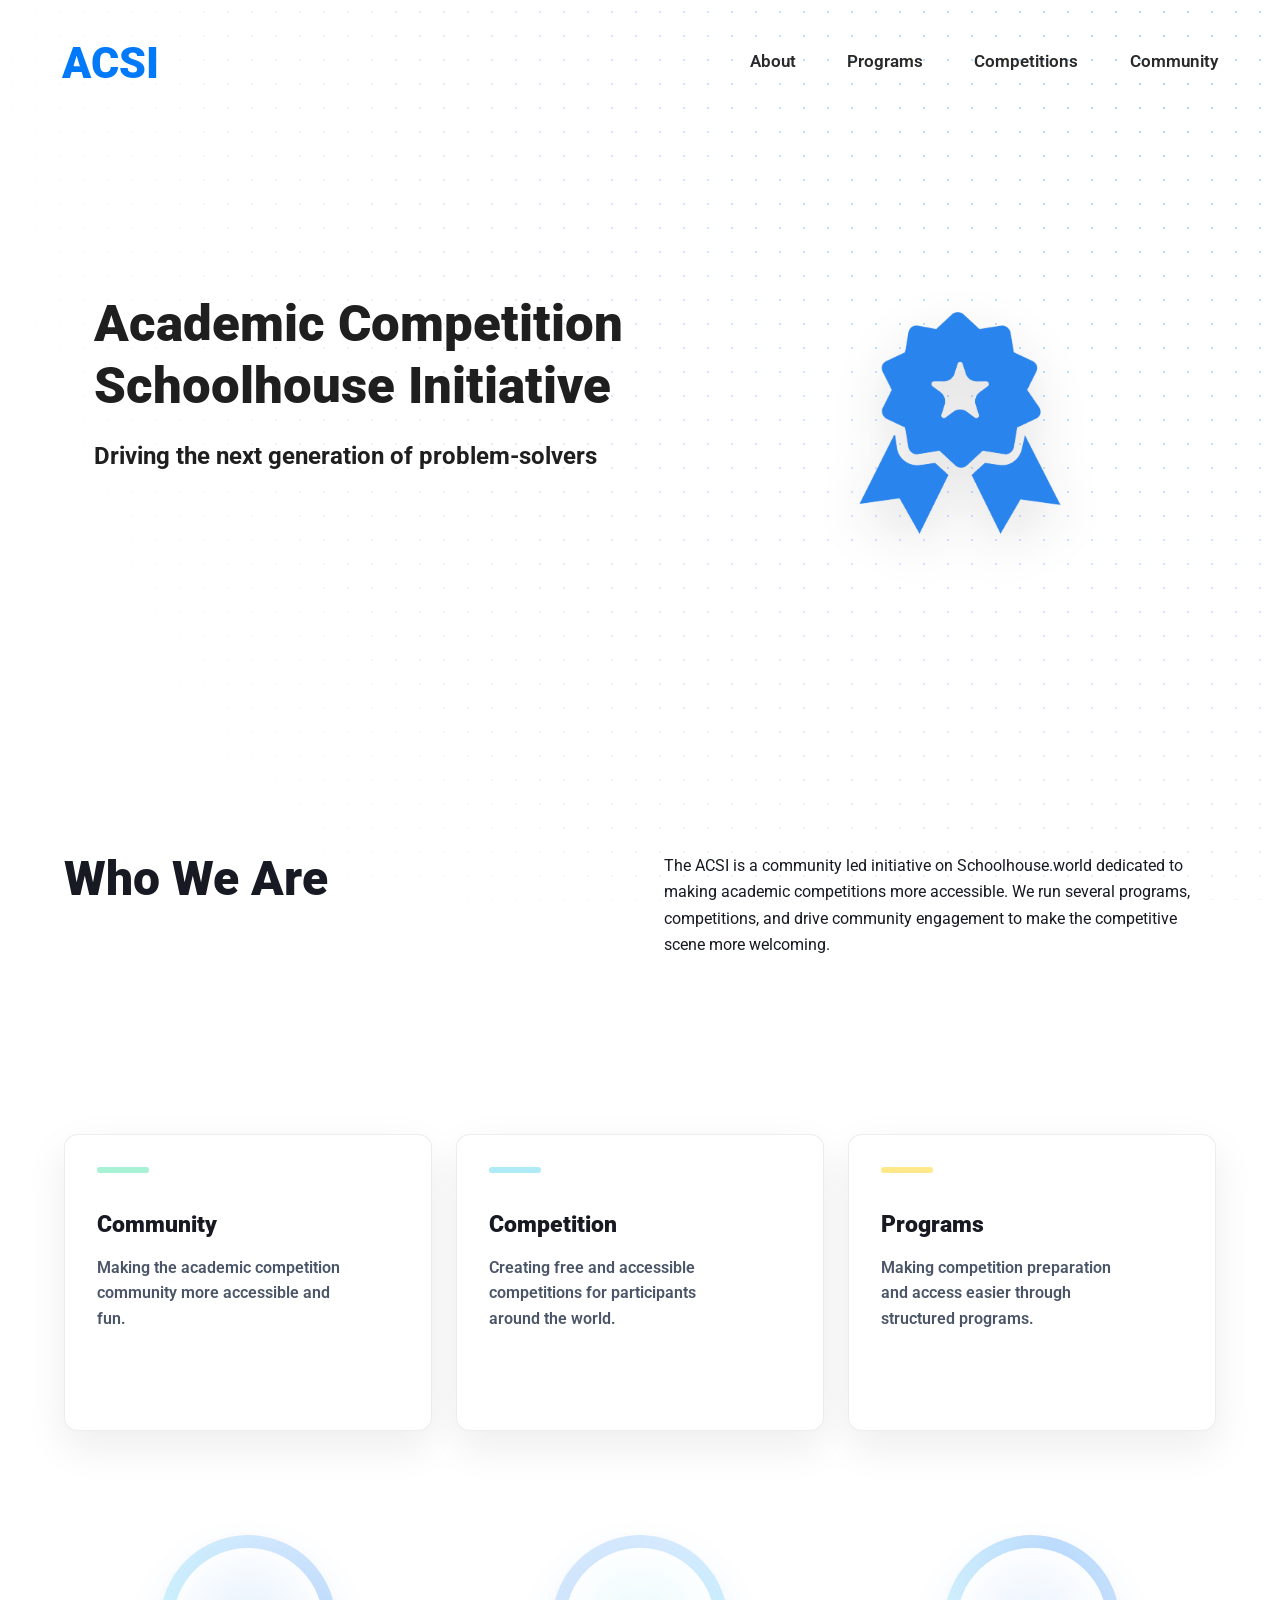
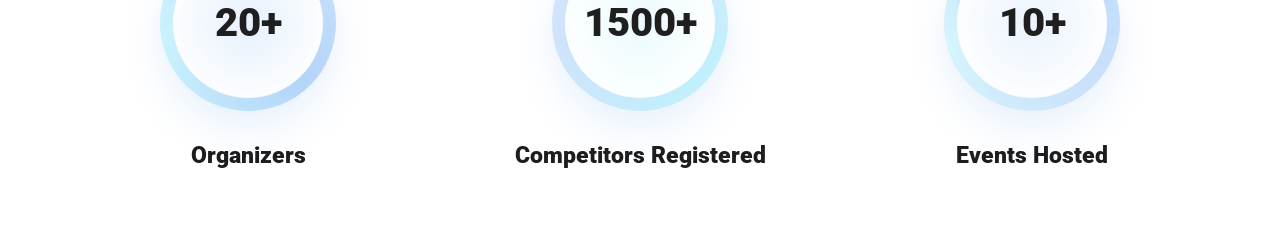
==== index.html @ 5877f4da "Added favicon" ====
<!DOCTYPE html>
<html lang="en">
    <head>
        <meta charset="UTF-8">
        <meta name="viewport" content="width=device-width, initial-scale=1.0">
       <link rel="stylesheet" href="./style.css">
       <link rel="icon" type="image/x-icon" href="./assets/favicon.ico">
    </head>
    <body id="homepage">
        <nav class="navigation">
            <a class="logo" href="index.html">ACSI</a>
            <ul>
                <li><a href="./about.html">About</a></li>
                <li><a href="./programs.html">Programs</a></li>
                <li><a href="./competitions.html">Competitions</a></li>
                <li><a href="./community.html">Community</a></li>
            </ul>
        </nav>

        <main>
            <section class="hero">
                <div class="hero-copy">
                    <h1 id="home-header">Academic Competition Schoolhouse Initiative</h1>
                    <h2>Driving the next generation of problem-solvers</h2>
                </div>
                <figure class="hero-visual" aria-label="ACSI award emblem">
                    <img src="./assets/logo.png" alt="ACSI award emblem">
                </figure>
            </section>

            <section class="about-section">
                <h2 class="about-preview">Who We Are</h2>
                <p class="preview-para"> The ACSI is a community led initiative on Schoolhouse.world dedicated to making academic competitions more accessible. We run several programs, competitions, and drive community engagement to make the competitive scene more welcoming. </p>
            </section>

            <section id="main-3" aria-label="ACSI highlights">
                <div class="feature-card">
                    <h2>Community</h2>
                    <p>Making the academic competition community more accessible and fun.</p>
                    <a class="learn-more" href="./community.html">Learn more</a>
                </div>

                <div class="feature-card">
                    <h2>Competition</h2>
                    <p>Creating free and accessible competitions for participants around the world.</p>
                    <a class="learn-more" href="./competitions.html">Learn more</a>
                </div>

                <div class="feature-card">
                    <h2>Programs</h2>
                    <p>Making competition preparation and access easier through structured programs.</p>
                    <a class="learn-more" href="./programs.html">Learn more</a>
                </div>
            </section>


            <section class="stats-row" aria-label="ACSI impact stats">
                <div class="stat-item">
                    <div class="stat-circle">20+</div>
                    <h3>Organizers</h3>
                </div>

                <div class="stat-item">
                    <div class="stat-circle">1500+</div>
                    <h3>Competitors Registered</h3>
                </div>

                <div class="stat-item">
                    <div class="stat-circle">10+</div>
                    <h3>Events Hosted</h3>
                </div>
            </section>
        </main>

        <script>
            const brandColors = [
                { r: 42,  g: 132, b: 238 }, 
                { r: 53,  g: 206, b: 242 },
                { r: 13,  g: 221, b: 139 },
                { r: 255, g: 208, b: 0   }, 
                { r: 245, g: 164, b: 156 }, 
                { r: 120, g: 67,  b: 227 }  
            ];

            const updateScrollDotColor = () => {
                const scrollHeight = document.documentElement.scrollHeight - window.innerHeight;
                const pct = scrollHeight > 0
                    ? Math.min(Math.max(window.scrollY / scrollHeight, 0), 0.999)
                    : 0;
                
                const totalSegments = brandColors.length - 1;
                const segmentProgress = pct * totalSegments;
                const index = Math.floor(segmentProgress);
                const factor = segmentProgress - index;

                const start = brandColors[index];
                const end = brandColors[index + 1];

                const r = Math.round(start.r + factor * (end.r - start.r));
                const g = Math.round(start.g + factor * (end.g - start.g));
                const b = Math.round(start.b + factor * (end.b - start.b));

                document.body.style.setProperty('--scroll-dot-color', `rgba(${r}, ${g}, ${b}, 0.35)`);
            };

            updateScrollDotColor();
            window.addEventListener('scroll', updateScrollDotColor);
        </script>

    </body>
</html>
---- style.css ----
@import url('https://fonts.googleapis.com/css2?family=Roboto:wght@400;600;700;900&display=swap'); 

* { 
    box-sizing: border-box; 
} 

html { 
    background: white; 
    overflow-x: hidden;
} 

body { 
    background-color: white; 
    display: flex; 
    flex-direction: column; 
    align-items: flex-start; 
    position: relative; 
    min-height: 100vh; 
    margin: 0; 
    color: #1f1f1f; 
    font-family: 'Roboto', sans-serif; 
    overflow-x: hidden;
    isolation: isolate;
}

.navigation { 
    display: flex; 
    justify-content: space-between; 
    align-items: center; 
    width: 100%; 
    padding: 2.6rem 3.9rem 0; 
    position: relative;
    z-index: 10; 
}


main { 
    width: 100%; 
    isolation: isolate;
    position: relative;
    z-index: 1;
}

.column {
    flex: 1;
    padding: 1.5rem;
    border-radius: 0.5rem;
}

#main-3 {
    font-family: 'Roboto', sans-serif;
    padding-left: 4rem;
    padding-top: 2rem;
    max-width: 1200px;
    display: flex;
    align-items: center;
    gap: 3.2rem;
    list-style-type: none;
    margin: 0;
    padding: 0;
}

.about-section {
    display: grid;
    grid-template-columns: minmax(0, 1fr) minmax(18rem, 1fr);
    align-items: start;
    gap: 3rem;
    width: min(72rem, calc(100% - 6rem));
    margin: 4rem auto 0;
    position: relative;
    z-index: 5;
}

.about-preview {
    margin: 0;
    color: #171923;
    font-size: 3rem;
    font-weight: 900;
    line-height: 1.1;
    text-align: left;
}

.preview-para {
    max-width: 34rem;
    margin: 0;
    color: #171923;
    font-weight: 400;
    line-height: 1.65;
    text-align: left;
}

li {
    margin: 0;
}

li a {
    display: inline-block;
    position: relative;
    width: max-content;
    color: #292929;
    font-size: 1.05rem;
    font-weight: 600;
    line-height: 1;
    text-align: center;
    text-decoration: none;
    padding-bottom: 4px;
}

li a::after {
    content: '';
    position: absolute;
    width: 100%;
    height: 0.125rem;
    bottom: 0;
    left: 0;
    background-color: #2a84ee;
    transform: scaleX(0);
    transform-origin: bottom right;
    transition: transform 0.25s ease-out;

}

li a:hover::after {
    transform: scaleX(1);
    transform-origin: bottom left;
}

.navigation {
    display: flex;
    justify-content: space-between;
    align-items: center;
    width: 100%;
    padding: 2.6rem 3.9rem 0;
}

.logo {
    color: #0279f8;
    font-size: 2.7rem;
    font-weight: 900;
    line-height: 1;
    text-decoration: none;
}

ul {
    display: flex;
    align-items: center;
    gap: 3.2rem;
    list-style-type: none;
    margin: 0;
    padding: 0;
}




.hero {
    position: relative;
    isolation: isolate;
    overflow: hidden;
    width: 100%;
    min-height: 44rem;
    padding: 13rem 0 0 5.9rem;
    
}

.hero-copy {
    position: relative;
    z-index: 2;
    max-width: 42rem;
}

@media (min-width: 521px) and (max-width: 920px) {
    .hero-copy {
        max-width: calc(100% - 18.5rem);
    }
}

.hero-visual {
    position: absolute;
    z-index: 2;
    right: clamp(3rem, 8vw, 7rem);
    top: 7.5rem;
    display: grid;
    place-items: center;
    width: min(30rem, 34vw);
    aspect-ratio: 1;
    margin: 0;
    border-radius: 50%;
    pointer-events: none;
}

.hero-visual::before {
    content: "";
    position: absolute;
    inset: 11%;
    border-radius: 50%;
    background: rgba(255, 255, 255, 0);
}

.hero-visual img {
    position: relative;
    z-index: 1;
    width: min(66%, calc(100% - 3.5rem));
    max-width: 78%;
    max-height: 78%;
    height: auto;
    object-fit: contain;
    filter: drop-shadow(0 1.2rem 1.6rem rgba(23, 25, 35, 0.12));
}

#home-header {
    position: relative;
    z-index: 2;
    max-width: 39rem;
    margin: 0;
    margin-bottom: 1.5rem;
    font-size: clamp(2.4rem, 4vw, 3.85rem);
    font-weight: 900;
    line-height: 1.22;
    letter-spacing: 0;
}

h1 {
    font-weight: 900;
    font-size: clamp(2.4rem, 4vw, 3.85rem);
    
}

.subpage-header {
    padding-left: 3rem;
    padding-top: 3rem;
}

#main-3 {
    display: grid;
    grid-template-columns: repeat(3, minmax(0, 1fr));
    gap: 1.5rem;
    width: min(72rem, calc(100% - 6rem));
    margin: 0 auto;
    padding: 11rem 0 4rem;
}

.feature-card {
    position: relative;
    display: flex;
    flex-direction: column;
    align-items: flex-start;
    justify-content: flex-start;
    min-height: 15.5rem;
    padding: 2rem;
    overflow: hidden;
    border: 1px solid rgba(23, 25, 35, 0.08);
    border-radius: 0.85rem;
    background: #ffffff;
    box-shadow: 0 1rem 2.5rem rgba(23, 25, 35, 0.08);
    text-align: left;
    transition: transform 180ms ease, box-shadow 180ms ease, border-color 180ms ease;
}

.feature-card::before {
    content: "";
    width: 3.25rem;
    height: 0.35rem;
    margin-bottom: 2.35rem;
    border-radius: 999px;
}

.feature-card:nth-child(1)::before {
    background: #a7f2d5;
}

.feature-card:nth-child(2)::before {
    background: #afeaf7;
}

.feature-card:nth-child(3)::before {
    background: #ffe88a;
}

.feature-card:hover,
.feature-card:focus-within {
    transform: translateY(-0.45rem);
    border-color: rgba(42, 132, 238, 0.22);
    box-shadow: 0 1.4rem 3rem rgba(23, 25, 35, 0.13);
}

.feature-card h2 {
    margin: 0;
    color: #171923;
    font-size: 1.45rem;
    font-weight: 900;
    line-height: 1.2;
}

.feature-card p {
    max-width: 16rem;
    margin: 1.05rem 0 1.75rem;
    color: #4a5568;
    font-size: 1.02rem;
    font-weight: 600;
    line-height: 1.55;
}

.learn-more {
    display: inline-flex;
    align-items: center;
    justify-content: center;
    min-width: 7.5rem;
    min-height: 2.45rem;
    margin-top: auto;
    padding: 0 1.2rem;
    border: 0.12rem solid #2a84ee;
    border-radius: 999px;
    background: #2a84ee;
    color: #ffffff;
    font-size: 0.95rem;
    font-weight: 900;
    line-height: 1;
    text-decoration: none;
    opacity: 0;
    pointer-events: none;
    transform: translateY(-0.5rem);
    transition: opacity 170ms ease, transform 170ms ease, background-color 170ms ease, color 170ms ease;
}

.feature-card:hover .learn-more,
.feature-card:focus-within .learn-more {
    opacity: 1;
    pointer-events: auto;
    transform: translateY(0);
}

.learn-more:hover {
    background: #171923;
    border-color: #171923;
}

.stats-row {
    display: grid;
    grid-template-columns: repeat(3, minmax(0, 1fr));
    gap: 1.5rem;
    width: min(72rem, calc(100% - 6rem));
    margin: 0 auto;
    padding: 2.5rem 0 4rem;
}

.stat-item {
    display: grid;
    justify-items: center;
    text-align: center;
    --stat-accent-1: #2a84ee;
    --stat-accent-2: #35cef2;
    --stat-accent-3: #0ddd8b;
    --stat-ring-1: rgba(42, 132, 238, 0.34);
    --stat-ring-2: rgba(53, 206, 242, 0.26);
    --stat-ring-3: rgba(2, 121, 248, 0.18);
    --stat-glow: rgba(42, 132, 238, 0.12);
}

.stat-item:nth-child(2) {
    --stat-accent-1: #35cef2;
    --stat-accent-2: #0ddd8b;
    --stat-accent-3: #ffd000;
    --stat-ring-1: rgba(53, 206, 242, 0.3);
    --stat-ring-2: rgba(42, 132, 238, 0.22);
    --stat-ring-3: rgba(2, 121, 248, 0.16);
    --stat-glow: rgba(53, 206, 242, 0.1);
}

.stat-item:nth-child(3) {
    --stat-accent-1: #ffd000;
    --stat-accent-2: #f5a49c;
    --stat-accent-3: #2a84ee;
    --stat-ring-1: rgba(42, 132, 238, 0.24);
    --stat-ring-2: rgba(53, 206, 242, 0.2);
    --stat-ring-3: rgba(2, 121, 248, 0.26);
    --stat-glow: rgba(42, 132, 238, 0.1);
}

.stat-circle {
    position: relative;
    isolation: isolate;
    display: grid;
    place-items: center;
    width: 11rem;
    height: 11rem;
    margin-bottom: 1.9rem;
    border: 0.85rem solid transparent;
    border-radius: 50%;
    background:
        linear-gradient(#ffffff, #ffffff) padding-box,
        conic-gradient(from 135deg, var(--stat-ring-1), var(--stat-ring-2), var(--stat-ring-3), var(--stat-ring-1)) border-box;
    color: #1f1f1f;
    box-shadow: 0 1.2rem 2.5rem rgba(42, 132, 238, 0.1);
    font-size: 2.5rem;
    font-weight: 900;
    line-height: 1;
    transition:
        transform 320ms ease;
}

.stat-circle::before {
    content: "";
    position: absolute;
    inset: -0.85rem;
    z-index: -1;
    border-radius: inherit;
    background: radial-gradient(circle, var(--stat-glow), transparent 68%);
    opacity: 1;
    filter: blur(0.65rem);
    transition: transform 320ms ease;
}


.stat-item:hover .stat-circle,
.stat-item:focus-within .stat-circle {
    transform: translateY(-0.08rem) scale(1.1);
}

.stat-item h3 {
    margin: 0;
    color: #1d1d1d;
    font-size: 1.45rem;
    font-weight: 900;
    line-height: 1.2;
}

.calendar {
    width: 30rem;
    background-color: #fff;
    box-shadow: 0 2px 8px rgba(0, 0, 0, 0.1);
    margin-left: 3rem;
}
.calendar-header {
    display: flex;
    justify-content: space-between;
    align-items: center;
    padding: 10px;
    background-color: #2a84ee;
    color: white;
}
.calendar-header button {
    background-color: transparent;
    border: none;
    font-size: 1.5em;
    cursor: pointer;
}
#month-year {
    font-size: 1.2em;
    font-weight: bold;
}
.calendar-weekdays, .calendar-dates {
    display: grid;
    grid-template-columns: repeat(7, 1fr);
}
.calendar-weekdays div, .calendar-dates div {
    text-align: center;
    padding: 10px;
}
.calendar-weekdays {
    background-color: #eaeef3;
}
.calendar-weekdays div {
    font-weight: bold;
}
.calendar-dates div {
    border-bottom: 1px solid #eaeef3;
    cursor: pointer;
}
.calendar-dates div:hover {
    background-color: #f1f1f1;
}


@media (max-width: 820px) {
    .navigation {
        align-items: flex-start;
        gap: 1.75rem;
        padding: 1.5rem 1.25rem 0;
    }

    .logo {
        font-size: 2.2rem;
    }

    ul {
        flex-wrap: wrap;
        justify-content: flex-end;
        gap: 1rem 1.4rem;
    }


    .hero {
        padding: 8rem 1.5rem 0;
        min-height: 34rem;
    }

    .hero-visual {
        right: 1.5rem;
        top: 10rem;
        width: min(13.5rem, 30vw);
    }

    .about-section {
        grid-template-columns: 1fr;
        gap: 1rem;
        width: calc(100% - 3rem);
        margin-top: 3rem;
    }

    .about-preview {
        font-size: 2.35rem;
    }

    #main-3 {
        grid-template-columns: 1fr;
        gap: 1.25rem;
        width: calc(100% - 3rem);
        padding: 5rem 0 3rem;
    }

    .feature-card {
        min-height: 13rem;
    }

    .learn-more {
        opacity: 1;
        pointer-events: auto;
        transform: none;
    }

    .stats-row {
        grid-template-columns: 1fr;
        gap: 3rem;
        width: calc(100% - 3rem);
        padding: 1rem 0 3rem;
    }
}




@media (max-width: 520px) {
    .navigation {
        flex-direction: column;
    }

    ul {
        justify-content: flex-start;
    }

    .math-symbol-stage {
        top: 13.5rem;
        right: 0.75rem;
        width: 46vw;
        height: 11rem;
        opacity: 0.34;
    }
}

@media (prefers-reduced-motion: reduce) {
    .math-symbol,
    .feature-card,
    .learn-more {
        transition: none;
    }

    .math-ripple {
        display: none;
    }
}

body::before {
  content: '';
  position: fixed;
  top: 0;
  left: 0;
  width: 100vw;
  height: 100vh;
  background-image: radial-gradient(var(--scroll-dot-color, rgba(42, 132, 238, 0.35)) 1.5px, transparent 1.5px);
  background-size: 24px 24px;
  -webkit-mask-image: radial-gradient(circle at 90% 10%, rgba(0,0,0,1) 0%, rgba(0,0,0,0.8) 20%, rgba(0,0,0,0) 85%);
  mask-image: radial-gradient(circle at 90% 10%, rgba(0,0,0,1) 0%, rgba(0,0,0,0.8) 20%, rgba(0,0,0,0) 85%);
  z-index: 1; 
  pointer-events: none; 
}
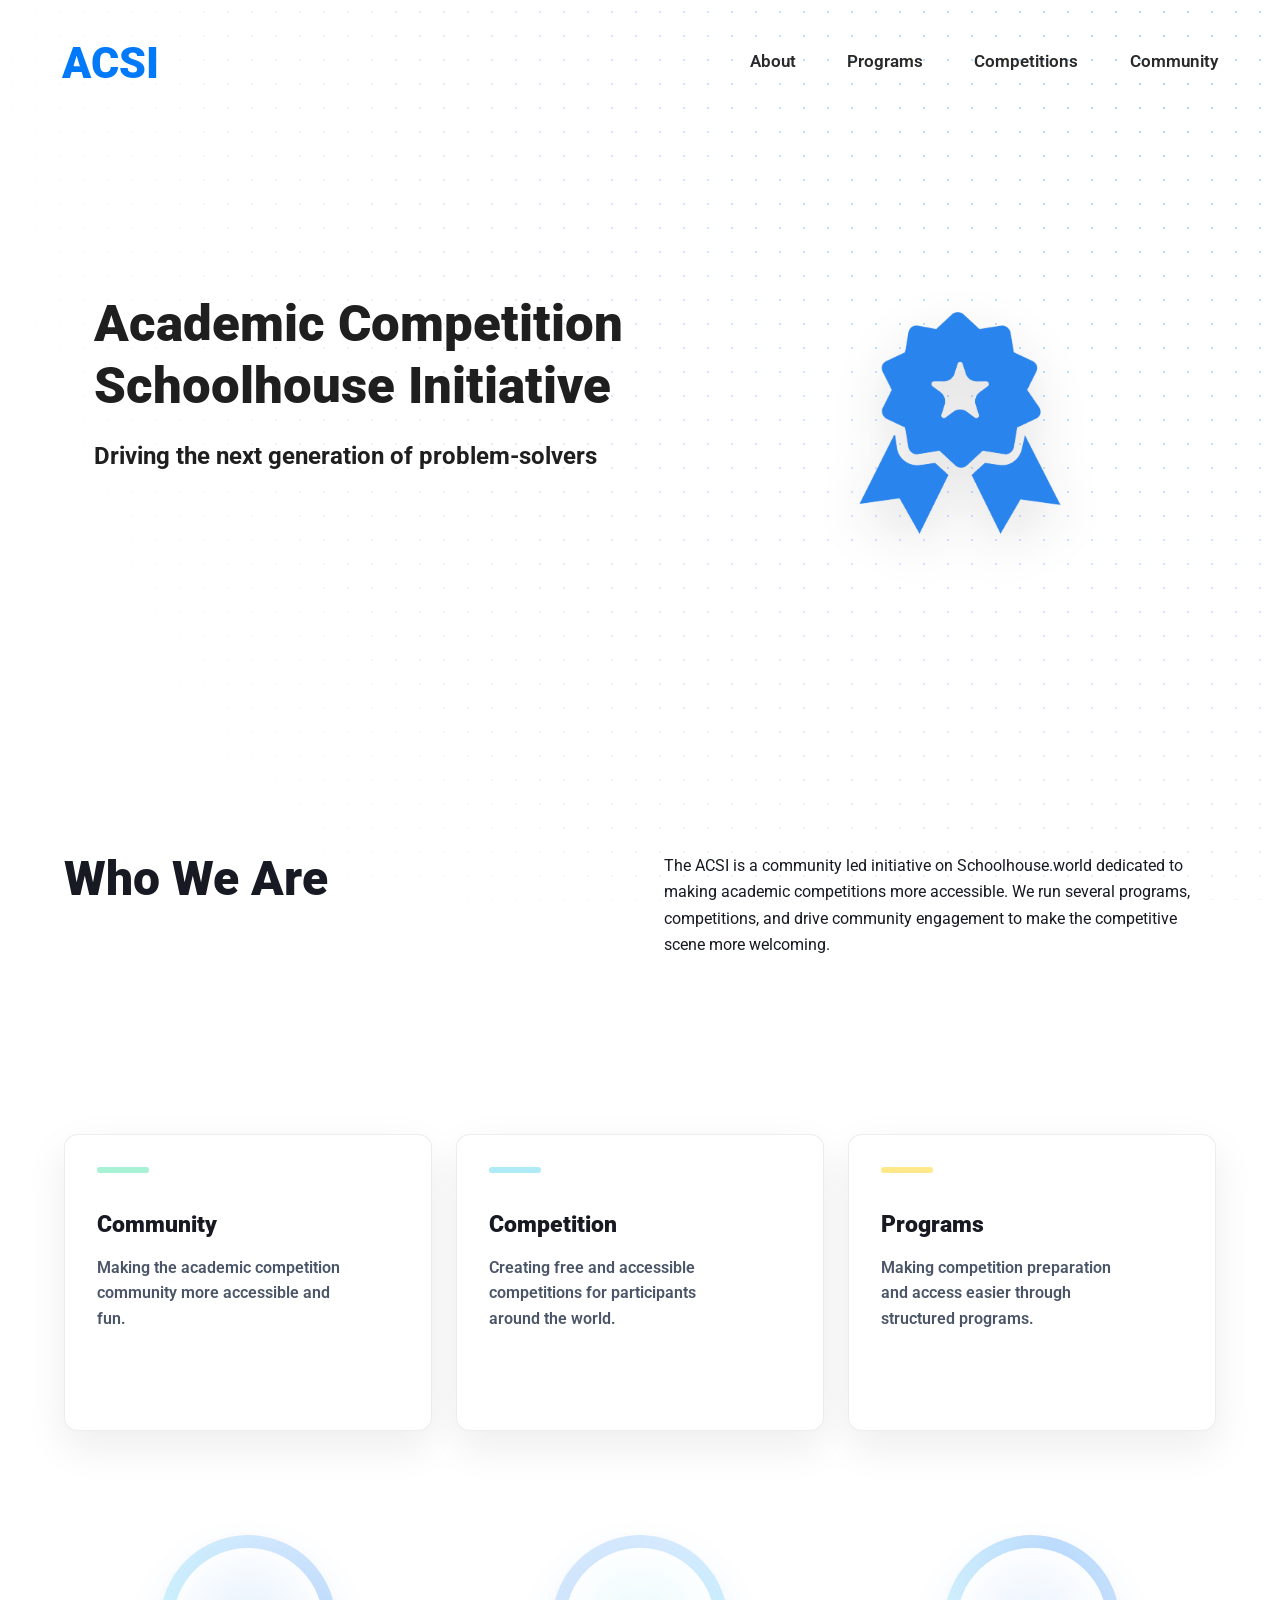
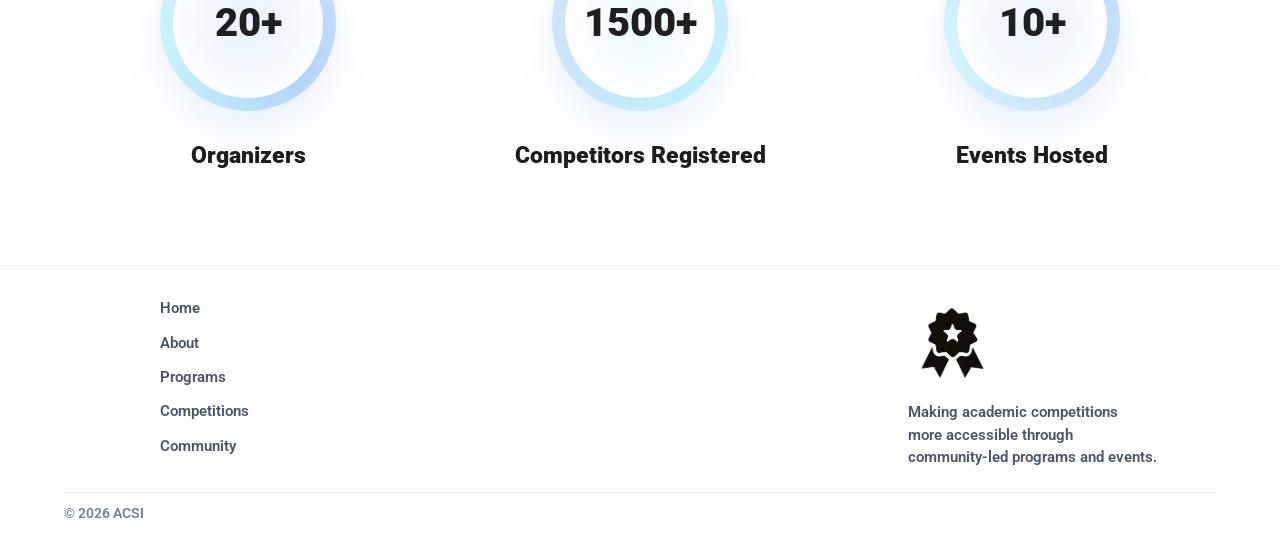
==== commit 099325c5: "Merge pull request #27 from UnderAK/footer footer design" ====
--- a/index.html
+++ b/index.html
@@ -5,6 +5,7 @@
         <meta name="viewport" content="width=device-width, initial-scale=1.0">
        <link rel="stylesheet" href="./style.css">
        <link rel="icon" type="image/x-icon" href="./assets/favicon.ico">
+       <title>ACSI - Academic Competiton Schoolhouse Initiative</title>
     </head>
     <body id="homepage">
         <nav class="navigation">
@@ -72,6 +73,33 @@
             </section>
         </main>
 
+        <footer class="site-footer">
+            <div class="footer-inner">
+                <nav class="footer-sitemap" aria-label="Footer sitemap">
+                    <div class="footer-column">
+                        <ul>
+                            <li><a href="index.html">Home</a></li>
+                            <li><a href="./about.html">About</a></li>
+                            <li><a href="./programs.html">Programs</a></li>
+                            <li><a href="./competitions.html">Competitions</a></li>
+                            <li><a href="./community.html">Community</a></li>
+                        </ul>
+                    </div>
+                </nav>
+
+                <div class="footer-brand">
+                    <div class="footer-logo-mark">
+                        <img src="./assets/White ACSI (5).png" alt="ACSI logo">
+                    </div>
+                    <p>Making academic competitions<br>more accessible through<br>community-led programs and events.</p>
+                </div>
+            </div>
+
+            <div class="footer-bottom">
+                <p>&copy; 2026 ACSI</p>
+            </div>
+        </footer>
+
         <script>
             const brandColors = [
                 { r: 42,  g: 132, b: 238 }, 
@@ -106,6 +134,6 @@
             updateScrollDotColor();
             window.addEventListener('scroll', updateScrollDotColor);
         </script>
-
+    <script defer src="/_vercel/insights/script.js"></script>
     </body>
 </html>
--- a/style.css
+++ b/style.css
@@ -425,6 +425,127 @@
     line-height: 1.2;
 }
 
+.site-footer {
+    position: relative;
+    z-index: 5;
+    width: 100%;
+    margin-top: 2rem;
+    border-top: 1px solid rgba(23, 25, 35, 0.08);
+    background: #ffffff;
+    color: #171923;
+}
+
+.footer-inner {
+    display: grid;
+    grid-template-columns: repeat(3, minmax(0, 1fr));
+    align-items: start;
+    gap: 1.5rem;
+    width: min(72rem, calc(100% - 6rem));
+    margin: 0 auto;
+    padding: 2rem 0 1.4rem;
+}
+
+.footer-sitemap {
+    display: grid;
+    grid-column: 1;
+    justify-self: center;
+    width: 11rem;
+}
+
+.footer-column h2 {
+    margin: 0 0 1.25rem;
+    color: #171923;
+    font-size: 1rem;
+    font-weight: 900;
+    line-height: 1.2;
+}
+
+.footer-column ul {
+    display: grid;
+    gap: 0.85rem;
+    margin: 0;
+    padding: 0;
+    list-style: none;
+}
+
+.footer-column li a,
+.footer-bottom a {
+    display: inline;
+    width: auto;
+    padding: 0;
+    color: #4a5568;
+    font-size: 0.95rem;
+    font-weight: 600;
+    line-height: 1.3;
+    text-align: left;
+    text-decoration: none;
+    transition: color 170ms ease;
+}
+
+.footer-column li a::after,
+.footer-bottom a::after {
+    display: none;
+}
+
+.footer-column li a:hover,
+.footer-bottom a:hover {
+    color: #0279f8;
+}
+
+.footer-brand {
+    display: grid;
+    align-items: start;
+    grid-column: 3;
+    justify-self: center;
+    justify-items: start;
+    gap: 0.8rem;
+    width: max-content;
+    max-width: 20rem;
+}
+
+.footer-logo-mark {
+    flex: 0 0 auto;
+    display: grid;
+    place-items: center;
+    width: 5.6rem;
+    aspect-ratio: 1;
+}
+
+.footer-logo-mark img {
+    width: 100%;
+    height: 100%;
+    display: block;
+    object-fit: contain;
+}
+
+.footer-brand p {
+    max-width: none;
+    margin: 0;
+    color: #4a5568;
+    font-size: 0.92rem;
+    font-weight: 600;
+    line-height: 1.55;
+    white-space: nowrap;
+}
+
+.footer-bottom {
+    display: flex;
+    justify-content: space-between;
+    align-items: center;
+    gap: 1.5rem;
+    width: min(72rem, calc(100% - 6rem));
+    margin: 0 auto;
+    padding: 0.8rem 0 0.9rem;
+    border-top: 1px solid rgba(23, 25, 35, 0.08);
+}
+
+.footer-bottom p {
+    margin: 0;
+    color: #718096;
+    font-size: 0.9rem;
+    font-weight: 600;
+}
+
 .calendar {
     width: 30rem;
     background-color: #fff;
@@ -535,6 +656,16 @@
         width: calc(100% - 3rem);
         padding: 1rem 0 3rem;
     }
+
+    .footer-inner {
+        grid-template-columns: 1fr;
+        width: calc(100% - 3rem);
+        padding: 2rem 0 1.5rem;
+    }
+
+    .footer-bottom {
+        width: calc(100% - 3rem);
+    }
 }
 
 
@@ -555,6 +686,15 @@
         width: 46vw;
         height: 11rem;
         opacity: 0.34;
+    }
+
+    .footer-sitemap {
+        grid-template-columns: 1fr;
+    }
+
+    .footer-bottom {
+        align-items: flex-start;
+        flex-direction: column;
     }
 }
 
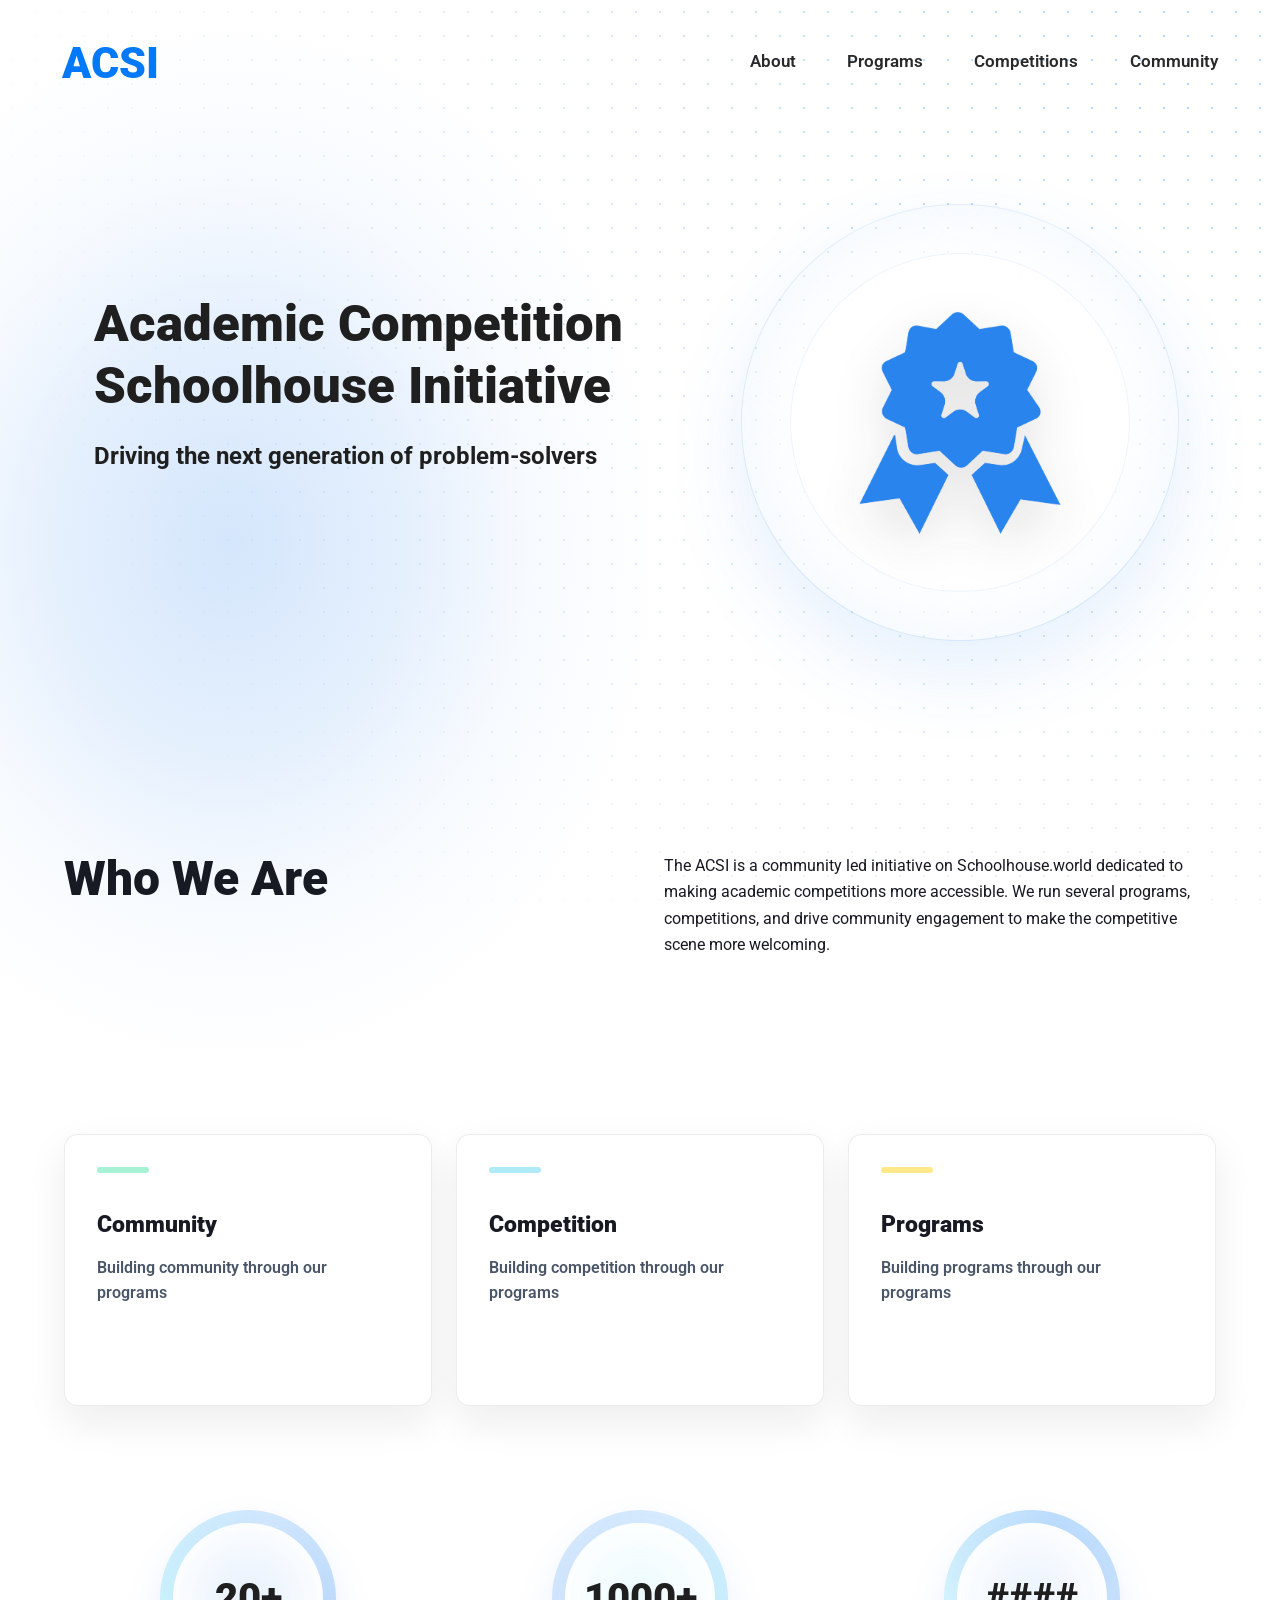
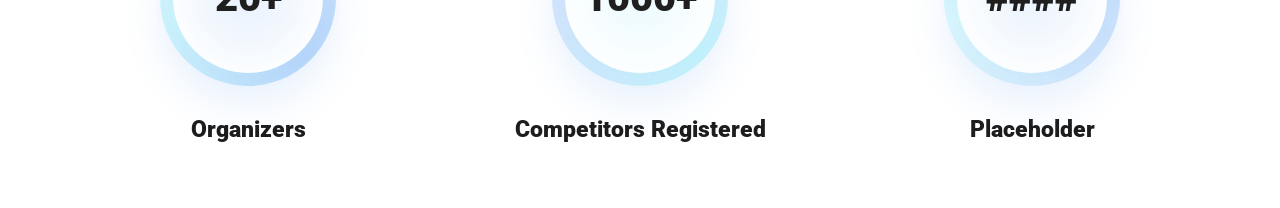
==== commit 34b3eec9: "Revert "homepg footer"" ====
--- a/index.html
+++ b/index.html
@@ -4,8 +4,6 @@
         <meta charset="UTF-8">
         <meta name="viewport" content="width=device-width, initial-scale=1.0">
        <link rel="stylesheet" href="./style.css">
-       <link rel="icon" type="image/x-icon" href="./assets/favicon.ico">
-       <title>ACSI - Academic Competiton Schoolhouse Initiative</title>
     </head>
     <body id="homepage">
         <nav class="navigation">
@@ -37,23 +35,24 @@
             <section id="main-3" aria-label="ACSI highlights">
                 <div class="feature-card">
                     <h2>Community</h2>
-                    <p>Making the academic competition community more accessible and fun.</p>
+                    <p>Building community through our programs</p>
                     <a class="learn-more" href="./community.html">Learn more</a>
                 </div>
 
                 <div class="feature-card">
                     <h2>Competition</h2>
-                    <p>Creating free and accessible competitions for participants around the world.</p>
+                    <p>Building competition through our programs</p>
                     <a class="learn-more" href="./competitions.html">Learn more</a>
                 </div>
 
                 <div class="feature-card">
                     <h2>Programs</h2>
-                    <p>Making competition preparation and access easier through structured programs.</p>
+                    <p>Building programs through our programs</p>
                     <a class="learn-more" href="./programs.html">Learn more</a>
                 </div>
             </section>
-
+            
+    
 
             <section class="stats-row" aria-label="ACSI impact stats">
                 <div class="stat-item">
@@ -62,43 +61,16 @@
                 </div>
 
                 <div class="stat-item">
-                    <div class="stat-circle">1500+</div>
+                    <div class="stat-circle">1000+</div>
                     <h3>Competitors Registered</h3>
                 </div>
 
                 <div class="stat-item">
-                    <div class="stat-circle">10+</div>
-                    <h3>Events Hosted</h3>
+                    <div class="stat-circle">####</div>
+                    <h3>Placeholder</h3>
                 </div>
             </section>
         </main>
-
-        <footer class="site-footer">
-            <div class="footer-inner">
-                <nav class="footer-sitemap" aria-label="Footer sitemap">
-                    <div class="footer-column">
-                        <ul>
-                            <li><a href="index.html">Home</a></li>
-                            <li><a href="./about.html">About</a></li>
-                            <li><a href="./programs.html">Programs</a></li>
-                            <li><a href="./competitions.html">Competitions</a></li>
-                            <li><a href="./community.html">Community</a></li>
-                        </ul>
-                    </div>
-                </nav>
-
-                <div class="footer-brand">
-                    <div class="footer-logo-mark">
-                        <img src="./assets/White ACSI (5).png" alt="ACSI logo">
-                    </div>
-                    <p>Making academic competitions<br>more accessible through<br>community-led programs and events.</p>
-                </div>
-            </div>
-
-            <div class="footer-bottom">
-                <p>&copy; 2026 ACSI</p>
-            </div>
-        </footer>
 
         <script>
             const brandColors = [
@@ -134,6 +106,6 @@
             updateScrollDotColor();
             window.addEventListener('scroll', updateScrollDotColor);
         </script>
-    <script defer src="/_vercel/insights/script.js"></script>
+
     </body>
 </html>
--- a/style.css
+++ b/style.css
@@ -21,7 +21,9 @@
     font-family: 'Roboto', sans-serif; 
     overflow-x: hidden;
     isolation: isolate;
-}
+    background:
+        radial-gradient(ellipse at 18% 30%, rgba(42, 132, 238, 0.2) 0%, rgba(42, 132, 238, 0.12) 12%, rgba(42, 132, 238, 0.04) 20%, transparent 30%)} 
+ 
 
 .navigation { 
     display: flex; 
@@ -186,7 +188,122 @@
     aspect-ratio: 1;
     margin: 0;
     border-radius: 50%;
+    background:
+        radial-gradient(circle, rgba(255, 255, 255, 0.98) 0%, rgba(255, 255, 255, 0.86) 48%, rgba(42, 132, 238, 0.06) 72%, rgba(42, 132, 238, 0.14) 100%);
+    box-shadow:
+        0 0 0 1px rgba(42, 132, 238, 0.12),
+        inset 0 0 0 4.5rem rgba(255, 255, 255, 0.34),
+        0 2rem 5rem rgba(42, 132, 238, 0.12);
     pointer-events: none;
+}
+
+.math-symbol-stage {
+    position: absolute;
+    z-index: 2;
+    right: 3.8rem;
+    top: 7rem;
+    width: min(47rem, 44vw);
+    height: min(33rem, 70%);
+    overflow: hidden;
+    pointer-events: none;
+    opacity: 0;
+    transition: opacity 500ms ease;
+    -webkit-mask-image: linear-gradient(90deg, transparent 0%, #000 12%, #000 92%, transparent 100%), linear-gradient(180deg, transparent 0%, #000 12%, #000 100%);
+    -webkit-mask-composite: source-in;
+    mask-image: linear-gradient(90deg, transparent 0%, #000 12%, #000 92%, transparent 100%), linear-gradient(180deg, transparent 0%, #000 12%, #000 100%);
+    mask-composite: intersect;
+}
+
+.math-symbol-stage.is-ready {
+    opacity: 1;
+}
+
+.math-symbol {
+    --symbol-glow: 0.35;
+    position: absolute;
+    z-index: 2;
+    padding: 0;
+    border: 0;
+    background: transparent;
+    color: rgba(42, 132, 238, 0.72);
+    text-shadow:
+        0 0 calc(var(--symbol-glow) * 1rem) rgba(53, 206, 242, 0.34),
+        0 0.35rem 1.1rem rgba(23, 25, 35, 0.08);
+    font: inherit;
+    font-weight: 900;
+    line-height: 1;
+    cursor: default;
+    pointer-events: auto;
+    opacity: 0.72;
+    will-change: transform;
+}
+
+.math-symbol--shape,
+.math-symbol--delta {
+    color: rgba(42, 132, 238, 0.72);
+}
+
+.math-symbol--logic {
+    color: rgba(42, 132, 238, 0.82);
+}
+
+.math-symbol--equation {
+    color: rgba(23, 25, 35, 0.64);
+    font-size: 0.85rem;
+}
+
+.math-symbol--spiral,
+.math-symbol--infinity {
+    color: rgba(42, 132, 238, 0.82);
+}
+
+.math-symbol.is-settled {
+    opacity: 0.82;
+}
+
+.math-symbol.is-hovered,
+.math-symbol:focus-visible {
+    z-index: 5;
+    outline: none;
+    color: #2a84ee;
+    opacity: 1;
+    text-shadow:
+        0 0 1.2rem rgba(53, 206, 242, 0.58),
+        0 0.55rem 1.4rem rgba(23, 25, 35, 0.12);
+}
+
+.math-tooltip {
+    position: absolute;
+    z-index: 6;
+    max-width: 12.5rem;
+    padding: 0.55rem 0.7rem;
+    border: 1px solid rgba(42, 132, 238, 0.18);
+    border-radius: 0.55rem;
+    background: rgba(255, 255, 255, 0.88);
+    color: #171923;
+    box-shadow: 0 0.7rem 1.8rem rgba(23, 25, 35, 0.12);
+    font-size: 0.78rem;
+    font-weight: 700;
+    line-height: 1.35;
+    opacity: 0;
+    pointer-events: none;
+    backdrop-filter: blur(12px);
+    transition: opacity 140ms ease;
+}
+
+.math-tooltip.is-visible {
+    opacity: 1;
+}
+
+.math-ripple {
+    position: absolute;
+    z-index: 4;
+    width: 0.5rem;
+    height: 0.5rem;
+    border: 1px solid rgba(42, 132, 238, 0.42);
+    border-radius: 50%;
+    background: rgba(255, 255, 255, 0.68);
+    box-shadow: inset 0 0 0 1px rgba(42, 132, 238, 0.08);
 }
 
 .hero-visual::before {
@@ -194,7 +311,8 @@
     position: absolute;
     inset: 11%;
     border-radius: 50%;
-    background: rgba(255, 255, 255, 0);
+    background: rgba(255, 255, 255, 0.68);
+    box-shadow: inset 0 0 0 1px rgba(42, 132, 238, 0.08);
 }
 
 .hero-visual img {
@@ -411,10 +529,9 @@
     transition: transform 320ms ease;
 }
 
-
 .stat-item:hover .stat-circle,
 .stat-item:focus-within .stat-circle {
-    transform: translateY(-0.08rem) scale(1.1);
+    transform: translateY(-0.08rem) scale(1.006);
 }
 
 .stat-item h3 {
@@ -423,127 +540,6 @@
     font-size: 1.45rem;
     font-weight: 900;
     line-height: 1.2;
-}
-
-.site-footer {
-    position: relative;
-    z-index: 5;
-    width: 100%;
-    margin-top: 2rem;
-    border-top: 1px solid rgba(23, 25, 35, 0.08);
-    background: #ffffff;
-    color: #171923;
-}
-
-.footer-inner {
-    display: grid;
-    grid-template-columns: repeat(3, minmax(0, 1fr));
-    align-items: start;
-    gap: 1.5rem;
-    width: min(72rem, calc(100% - 6rem));
-    margin: 0 auto;
-    padding: 2rem 0 1.4rem;
-}
-
-.footer-sitemap {
-    display: grid;
-    grid-column: 1;
-    justify-self: center;
-    width: 11rem;
-}
-
-.footer-column h2 {
-    margin: 0 0 1.25rem;
-    color: #171923;
-    font-size: 1rem;
-    font-weight: 900;
-    line-height: 1.2;
-}
-
-.footer-column ul {
-    display: grid;
-    gap: 0.85rem;
-    margin: 0;
-    padding: 0;
-    list-style: none;
-}
-
-.footer-column li a,
-.footer-bottom a {
-    display: inline;
-    width: auto;
-    padding: 0;
-    color: #4a5568;
-    font-size: 0.95rem;
-    font-weight: 600;
-    line-height: 1.3;
-    text-align: left;
-    text-decoration: none;
-    transition: color 170ms ease;
-}
-
-.footer-column li a::after,
-.footer-bottom a::after {
-    display: none;
-}
-
-.footer-column li a:hover,
-.footer-bottom a:hover {
-    color: #0279f8;
-}
-
-.footer-brand {
-    display: grid;
-    align-items: start;
-    grid-column: 3;
-    justify-self: center;
-    justify-items: start;
-    gap: 0.8rem;
-    width: max-content;
-    max-width: 20rem;
-}
-
-.footer-logo-mark {
-    flex: 0 0 auto;
-    display: grid;
-    place-items: center;
-    width: 5.6rem;
-    aspect-ratio: 1;
-}
-
-.footer-logo-mark img {
-    width: 100%;
-    height: 100%;
-    display: block;
-    object-fit: contain;
-}
-
-.footer-brand p {
-    max-width: none;
-    margin: 0;
-    color: #4a5568;
-    font-size: 0.92rem;
-    font-weight: 600;
-    line-height: 1.55;
-    white-space: nowrap;
-}
-
-.footer-bottom {
-    display: flex;
-    justify-content: space-between;
-    align-items: center;
-    gap: 1.5rem;
-    width: min(72rem, calc(100% - 6rem));
-    margin: 0 auto;
-    padding: 0.8rem 0 0.9rem;
-    border-top: 1px solid rgba(23, 25, 35, 0.08);
-}
-
-.footer-bottom p {
-    margin: 0;
-    color: #718096;
-    font-size: 0.9rem;
-    font-weight: 600;
 }
 
 .calendar {
@@ -656,16 +652,6 @@
         width: calc(100% - 3rem);
         padding: 1rem 0 3rem;
     }
-
-    .footer-inner {
-        grid-template-columns: 1fr;
-        width: calc(100% - 3rem);
-        padding: 2rem 0 1.5rem;
-    }
-
-    .footer-bottom {
-        width: calc(100% - 3rem);
-    }
 }
 
 
@@ -686,15 +672,6 @@
         width: 46vw;
         height: 11rem;
         opacity: 0.34;
-    }
-
-    .footer-sitemap {
-        grid-template-columns: 1fr;
-    }
-
-    .footer-bottom {
-        align-items: flex-start;
-        flex-direction: column;
     }
 }
 
